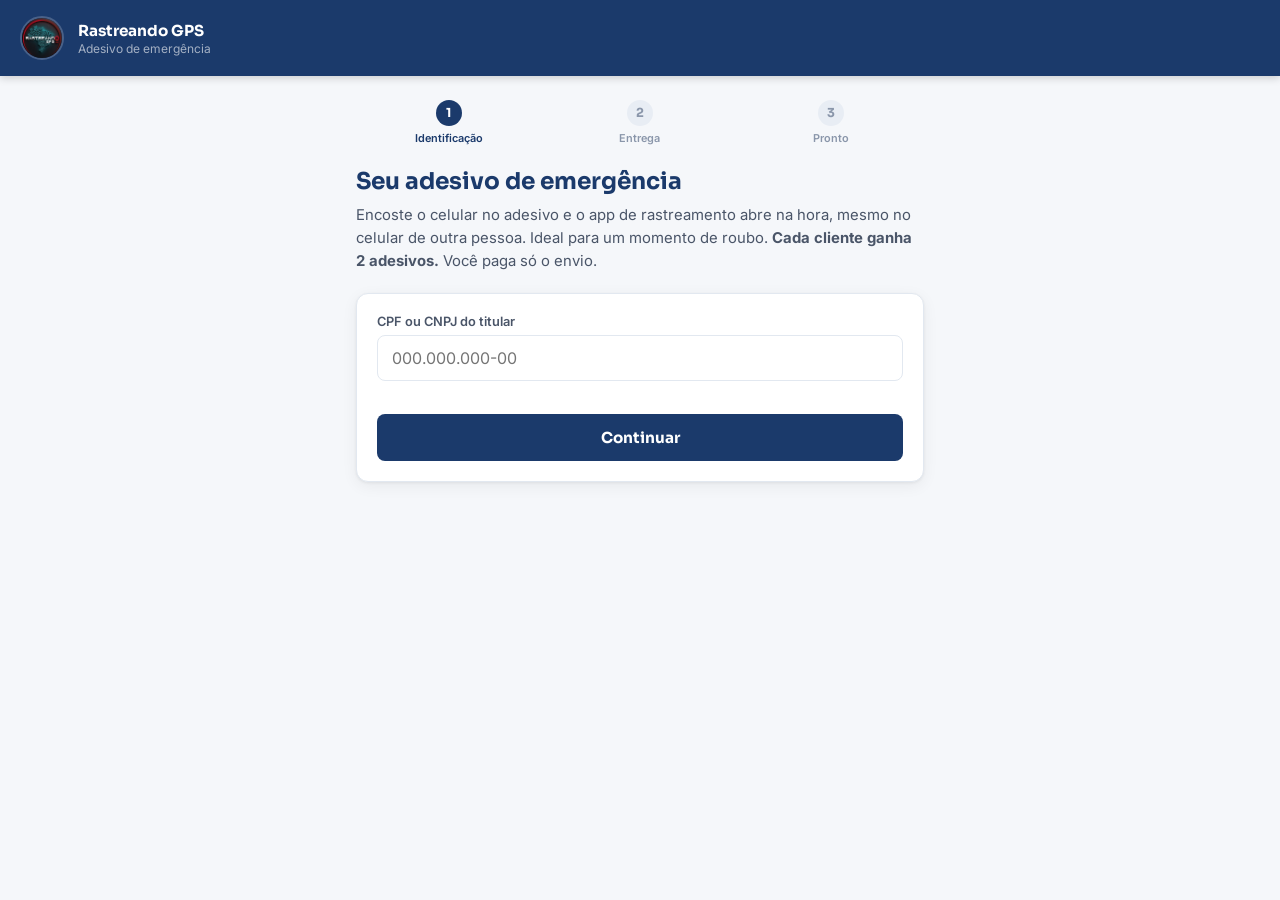
==== adesivo-emergencia.html @ c95a5e5c "Update print statement from 'Hello' to 'Goodbye'" ====
<!DOCTYPE html>
<html lang="pt-BR">
<head>
<meta charset="UTF-8">
<meta name="viewport" content="width=device-width, initial-scale=1, viewport-fit=cover">
<title>Rastreando GPS — Adesivo de emergência</title>
<meta name="description" content="Peça o seu adesivo de emergência (NFC) da Rastreando GPS.">
<meta name="theme-color" content="#1B3A6B">
<meta name="robots" content="noindex, nofollow">
<link rel="preconnect" href="https://fonts.googleapis.com">
<link rel="preconnect" href="https://fonts.gstatic.com" crossorigin>
<link href="https://fonts.googleapis.com/css2?family=Sora:wght@400;600;700;800&family=Inter:wght@400;500;600;700&display=swap" rel="stylesheet">
<style>
:root{
  --navy:#1B3A6B; --navy-light:#2451A0; --green:#00B37E; --green-dim:rgba(0,179,126,.12);
  --danger:#E03131; --danger-dim:rgba(224,49,49,.08); --amber:#E07B00; --amber-dim:rgba(224,123,0,.10);
  --bg:#F5F7FA; --surface:#FFFFFF; --border:#E2E8F0; --border-focus:#2451A0;
  --text:#1A2035; --text-2:#4A5568; --text-3:#8A96AA;
  --radius:12px; --radius-sm:8px;
  --shadow:0 1px 3px rgba(0,0,0,.06),0 4px 16px rgba(0,0,0,.06);
  --font-display:'Sora',system-ui,sans-serif; --font-body:'Inter',system-ui,sans-serif;
}
*,*::before,*::after{box-sizing:border-box;margin:0;padding:0}
body{font-family:var(--font-body);background:var(--bg);color:var(--text);min-height:100vh;-webkit-font-smoothing:antialiased;padding-bottom:env(safe-area-inset-bottom,0px)}
.header{background:var(--navy);padding:16px 20px;padding-top:calc(16px + env(safe-area-inset-top,0px));display:flex;align-items:center;gap:14px;position:sticky;top:0;z-index:10;box-shadow:0 2px 8px rgba(0,0,0,.18)}
.header-logo{width:44px;height:44px;border-radius:50%;overflow:hidden;flex-shrink:0;border:2px solid rgba(255,255,255,.2)}
.header-logo img{width:100%;height:100%;object-fit:cover}
.header-brand{font-family:var(--font-display);font-weight:700;font-size:.95rem;color:#fff}
.header-sub{font-size:.75rem;color:rgba(255,255,255,.6);margin-top:1px}
.stage{max-width:600px;margin:0 auto;padding:20px 16px 60px}

.passos{display:flex;gap:6px;margin:4px 0 22px}
.passo{flex:1;text-align:center;font-size:.68rem;color:var(--text-3);font-weight:600}
.passo .bola{width:26px;height:26px;border-radius:50%;margin:0 auto 5px;display:flex;align-items:center;justify-content:center;background:#E8EDF4;color:var(--text-3);font-family:var(--font-display);font-size:.78rem;font-weight:700}
.passo.atual{color:var(--navy)} .passo.atual .bola{background:var(--navy);color:#fff}
.passo.feito .bola{background:var(--green);color:#fff}

.tela{display:none} .tela.ativa{display:block}
h1{font-family:var(--font-display);font-size:1.45rem;line-height:1.25;color:var(--navy);margin-bottom:8px}
.lead{color:var(--text-2);font-size:.93rem;line-height:1.55;margin-bottom:20px}
.card{background:var(--surface);border:1px solid var(--border);border-radius:var(--radius);padding:20px;margin-bottom:16px;box-shadow:var(--shadow)}
.card-titulo{font-family:var(--font-display);font-weight:700;font-size:1rem;color:var(--navy);margin-bottom:14px}
.muted{color:var(--text-3);font-size:.8rem;line-height:1.45}
.field{margin-bottom:14px}
.field:last-child{margin-bottom:0}
.field label{display:block;font-size:.8rem;font-weight:600;color:var(--text-2);margin-bottom:6px}
.field label .opc{font-weight:400;color:var(--text-3)}
input[type=text],input[type=tel],input[type=date],select,textarea{width:100%;padding:12px 14px;border:1.5px solid var(--border);border-radius:var(--radius-sm);font-family:var(--font-body);font-size:1rem;color:var(--text);background:#fff;outline:none;transition:border-color .15s}
input:focus,select:focus,textarea:focus{border-color:var(--border-focus)}
input[readonly]{background:#F1F4F8;color:var(--text-2)}
input.invalido{border-color:var(--danger)}
textarea{resize:vertical;min-height:80px}
.linha{display:flex;gap:10px} .linha>.field{flex:1;min-width:0}
.w-num{flex:0 0 110px !important} .w-uf{flex:0 0 76px !important}

.btn{display:flex;align-items:center;justify-content:center;gap:8px;width:100%;padding:14px 18px;border:none;border-radius:var(--radius-sm);font-family:var(--font-display);font-size:.95rem;font-weight:700;cursor:pointer;transition:filter .15s,opacity .15s}
.btn:hover{filter:brightness(1.06)} .btn:disabled{opacity:.55;cursor:default}
.btn-pri{background:var(--navy);color:#fff}
.btn-ok{background:var(--green);color:#fff}
.btn-sec{background:#EEF3FB;color:var(--navy-light)}
.btn-link{background:none;border:none;color:var(--navy-light);font-weight:600;font-size:.85rem;cursor:pointer;padding:8px;text-decoration:underline}
.btn:focus-visible,.btn-link:focus-visible,.seg button:focus-visible{outline:3px solid rgba(36,81,160,.35);outline-offset:2px}
.spin{width:16px;height:16px;border:2px solid rgba(255,255,255,.4);border-top-color:#fff;border-radius:50%;animation:gira .7s linear infinite}
.btn-sec .spin{border-color:rgba(36,81,160,.25);border-top-color:var(--navy-light)}
@keyframes gira{to{transform:rotate(360deg)}}

.assin{display:flex;justify-content:space-between;align-items:flex-start;gap:12px;padding:12px 0;border-top:1px solid var(--border)}
.assin:first-of-type{border-top:none;padding-top:0}
.assin-desc{font-size:.85rem;color:var(--text-2);line-height:1.4}
.assin-valor{font-family:var(--font-display);font-weight:700;white-space:nowrap}

.aviso{border-radius:var(--radius);padding:16px;margin-bottom:16px;font-size:.9rem;line-height:1.5}
.aviso b{display:block;font-family:var(--font-display);margin-bottom:3px}
.aviso.ambar{background:var(--amber-dim);color:#8A4B00;border:1px solid rgba(224,123,0,.25)}
.aviso.verde{background:var(--green-dim);color:#006B4B;border:1px solid rgba(0,179,126,.25)}
.aviso.azul{background:#EEF3FB;color:var(--navy);border:1px solid #D4DFF1}

.fatura{border:1.5px solid rgba(224,123,0,.35);border-radius:var(--radius);padding:16px;margin-bottom:12px;background:#fff}
.fatura-topo{display:flex;justify-content:space-between;align-items:center;gap:10px;margin-bottom:12px}
.fatura-valor{font-family:var(--font-display);font-size:1.35rem;font-weight:800;color:var(--text)}
.tag{display:inline-block;font-size:.72rem;font-weight:700;padding:3px 9px;border-radius:99px}
.tag.venc{background:var(--danger-dim);color:var(--danger)}
.tag.prox{background:var(--amber-dim);color:#A35A00}
.pix{margin-top:14px;text-align:center}
.pix img{width:220px;max-width:100%;height:auto;border:1px solid var(--border);border-radius:var(--radius-sm);padding:6px;background:#fff}
.pix textarea{margin-top:10px;font-size:.78rem;min-height:74px;color:var(--text-2);word-break:break-all}
.pix .btn{margin-top:8px}
.futura{display:flex;justify-content:space-between;font-size:.88rem;padding:8px 0;border-top:1px dashed var(--border);color:var(--text-2)}
.futura:first-of-type{border-top:none}

.seg{display:flex;gap:8px}
.seg button{flex:1;padding:12px 10px;border:1.5px solid var(--border);border-radius:var(--radius-sm);background:#fff;font-family:var(--font-body);font-size:.9rem;font-weight:600;color:var(--text-2);cursor:pointer}
.seg button.ativo{border-color:var(--navy);background:var(--navy);color:#fff}
.seg button:disabled{opacity:.4;cursor:not-allowed}
.veic{display:flex;gap:8px;align-items:flex-end;margin-bottom:10px}
.veic .field{margin-bottom:0}
.veic .f-mod{flex:1.6} .veic .f-pla{flex:1}
.veic .rm{flex:0 0 42px;height:46px;border:1.5px solid var(--border);border-radius:var(--radius-sm);background:#fff;color:var(--danger);font-size:1.1rem;cursor:pointer}
.status-cep{font-size:.75rem;color:var(--text-3);margin-top:5px;min-height:1em}
.status-cep.erro,.erro-txt{color:var(--danger)}
.erro-txt{font-size:.8rem;margin-top:6px;min-height:1em}
.termo{display:flex;gap:12px;align-items:flex-start;font-size:.88rem;line-height:1.5;color:var(--text-2);cursor:pointer}
.termo input{width:20px;height:20px;margin-top:2px;flex-shrink:0;accent-color:var(--navy)}

.protocolo{font-family:var(--font-display);font-size:1.25rem;font-weight:800;letter-spacing:.04em;color:var(--navy);background:#EEF3FB;border-radius:var(--radius-sm);padding:12px;text-align:center;margin:8px 0 16px}
.resumo-linha{display:flex;gap:10px;padding:9px 0;border-top:1px solid var(--border);font-size:.9rem}
.resumo-linha:first-of-type{border-top:none}
.resumo-linha span:first-child{color:var(--text-3);flex:0 0 88px}
.check-grande{width:64px;height:64px;border-radius:50%;background:var(--green);color:#fff;display:flex;align-items:center;justify-content:center;margin:10px auto 16px}

#toast{position:fixed;left:50%;bottom:calc(20px + env(safe-area-inset-bottom,0px));transform:translateX(-50%) translateY(120px);max-width:calc(100% - 32px);width:max-content;background:var(--text);color:#fff;padding:12px 18px;border-radius:10px;font-size:.88rem;line-height:1.4;box-shadow:0 8px 24px rgba(0,0,0,.2);transition:transform .25s;z-index:50}
#toast.mostrar{transform:translateX(-50%) translateY(0)}
#toast.erro{background:var(--danger)} #toast.ok{background:#008F64} #toast.aviso{background:#A35A00}
@media (prefers-reduced-motion:reduce){*{transition:none !important;animation:none !important}}
</style>
<style>
/* 17/10/2026: pedido do adesivo de emergência (NFC) — 2 por cliente, grátis; o frete é combinado pelo WhatsApp */
.brinde{display:flex;gap:14px;align-items:center}
.brinde .ic{flex:none;width:52px;height:52px;border-radius:14px;background:#EEF3FB;color:var(--navy);display:flex;align-items:center;justify-content:center}
.brinde .ic svg{width:28px;height:28px;fill:none;stroke:currentColor;stroke-width:1.8;stroke-linecap:round;stroke-linejoin:round}
.brinde b{font-family:var(--font-display);font-size:1rem;color:var(--navy)}
.brinde p{font-size:.86rem;color:var(--text-2);line-height:1.45;margin-top:2px}
.ped{display:flex;justify-content:space-between;gap:10px;padding:10px 0;border-top:1px solid var(--border);font-size:.88rem}
.ped:first-of-type{border-top:none;padding-top:0}
.ped .st{font-size:.75rem;font-weight:700;padding:3px 10px;border-radius:99px;background:#EEF3FB;color:var(--navy);white-space:nowrap;align-self:flex-start}
.ped .st.enviado,.ped .st.entregue{background:var(--green-dim);color:#006B4B}
.btn-wpp{background:#25D366;color:#fff;text-decoration:none}
.btn-wpp svg{width:20px;height:20px;fill:currentColor}
</style>
</head>
<body>

<header class="header">
  <div class="header-logo"><img src="[data-uri]" alt="Rastreando GPS"></div>
  <div>
    <div class="header-brand">Rastreando GPS</div>
    <div class="header-sub">Adesivo de emergência</div>
  </div>
</header>

<main class="stage">
  <div class="passos" aria-hidden="true">
    <div class="passo" data-p="1"><div class="bola">1</div>Identificação</div>
    <div class="passo" data-p="2"><div class="bola">2</div>Entrega</div>
    <div class="passo" data-p="3"><div class="bola">3</div>Pronto</div>
  </div>

  <!-- 1. CPF -->
  <section id="tela-cpf" class="tela ativa">
    <h1>Seu adesivo de emergência</h1>
    <p class="lead">Encoste o celular no adesivo e o app de rastreamento abre na hora, mesmo no celular de outra pessoa. Ideal para um momento de roubo. <b>Cada cliente ganha 2 adesivos.</b> Você paga só o envio.</p>
    <div class="card">
      <form id="form-cpf" novalidate>
        <div class="field">
          <label for="cpf">CPF ou CNPJ do titular</label>
          <input type="tel" id="cpf" inputmode="numeric" autocomplete="off" placeholder="000.000.000-00" maxlength="18">
          <div class="erro-txt" id="cpf-erro"></div>
        </div>
        <button type="submit" class="btn btn-pri" id="btn-cpf">Continuar</button>
      </form>
    </div>
  </section>

  <!-- 1b. BOLETO VENCIDO -->
  <section id="tela-vencido" class="tela">
    <h1 id="venc-ola">Olá</h1>
    <div class="aviso ambar"><b>Há um boleto vencido no seu cadastro</b><span id="venc-txt">Para pedir o seu adesivo, regularize primeiro. É rápido: dá para pagar tudo em um só PIX.</span></div>
    <a class="btn btn-ok" href="https://app.rastreandogpsbr.com.br/regularizar.html" style="text-decoration:none">Regularizar agora</a>
    <p class="muted" style="text-align:center;margin-top:12px">Depois de pago, volte aqui e peça o seu adesivo.</p>
    <button type="button" class="btn-link" data-recomecar style="display:block;margin:10px auto 0">Consultar outro CPF</button>
  </section>

  <!-- 2. ENTREGA -->
  <section id="tela-entrega" class="tela">
    <h1 id="ola">Olá</h1>
    <div class="card"><div class="brinde"><div class="ic"><svg viewBox="0 0 24 24"><rect x="4" y="3" width="16" height="18" rx="3"/><path d="M9 9a4 4 0 0 1 0 6M12 7a7 7 0 0 1 0 10"/></svg></div>
      <div><b>Adesivo de emergência (NFC)</b><p id="brinde-txt">Grátis para clientes. Você paga só o envio, combinado pelo WhatsApp depois do pedido.</p></div></div></div>
    <div class="card" id="card-pedidos" hidden><div class="card-titulo">Seus pedidos</div><div id="lista-pedidos"></div></div>
    <div class="card" id="card-form">
      <div class="card-titulo">Quantos adesivos?</div>
      <div class="seg" id="seg-qtd"><button type="button" data-q="1">1 adesivo</button><button type="button" data-q="2" class="ativo">2 adesivos</button></div>
      <div class="card-titulo" style="margin-top:20px">Endereço de entrega</div>
      <div class="linha">
        <div class="field"><label for="cep">CEP</label><input type="tel" id="cep" inputmode="numeric" autocomplete="postal-code" placeholder="00000-000" maxlength="9"><div class="status-cep" id="cep-st"></div></div>
        <div class="field w-uf"><label for="uf">UF</label><input type="text" id="uf" maxlength="2" autocomplete="address-level1"></div>
      </div>
      <div class="field"><label for="rua">Rua</label><input type="text" id="rua" maxlength="120" autocomplete="address-line1"></div>
      <div class="linha">
        <div class="field w-num"><label for="numero">Número</label><input type="text" id="numero" maxlength="20" autocomplete="off"></div>
        <div class="field"><label for="comp">Complemento <span class="opc">(opcional)</span></label><input type="text" id="comp" maxlength="80" autocomplete="address-line2"></div>
      </div>
      <div class="linha">
        <div class="field"><label for="bairro">Bairro</label><input type="text" id="bairro" maxlength="80"></div>
        <div class="field"><label for="cidade">Cidade</label><input type="text" id="cidade" maxlength="80" autocomplete="address-level2"></div>
      </div>
      <div class="field"><label for="recebe">Quem vai receber</label><input type="text" id="recebe" maxlength="80" autocomplete="name"></div>
      <div class="field"><label for="wpp">WhatsApp para combinar o envio</label><input type="tel" id="wpp" inputmode="numeric" maxlength="16" placeholder="(21) 99999-9999" autocomplete="tel"></div>
      <div class="erro-txt" id="form-erro"></div>
      <button type="button" class="btn btn-ok" id="btn-pedir" style="margin-top:6px">Pedir meus adesivos</button>
    </div>
    <button type="button" class="btn-link" data-recomecar style="display:block;margin:10px auto 0">Consultar outro CPF</button>
  </section>

  <!-- 3. PRONTO -->
  <section id="tela-ok" class="tela">
    <div class="check-grande"><svg width="34" height="34" viewBox="0 0 24 24" fill="none" stroke="currentColor" stroke-width="3" stroke-linecap="round" stroke-linejoin="round"><path d="M5 12.5l4.5 4.5L19 7.5"/></svg></div>
    <h1 style="text-align:center">Pedido recebido!</h1>
    <p class="lead" style="text-align:center" id="ok-txt">Agora é só combinar o envio com a gente pelo WhatsApp.</p>
    <div class="protocolo" id="ok-prot"></div>
    <a class="btn btn-wpp" id="ok-wpp" target="_blank" rel="noopener"><svg viewBox="0 0 24 24"><path d="M12 2a10 10 0 0 0-8.6 15.1L2 22l5-1.3A10 10 0 1 0 12 2zm0 18.2a8.2 8.2 0 0 1-4.2-1.2l-.3-.2-3 .8.8-2.9-.2-.3A8.2 8.2 0 1 1 12 20.2zm4.5-6.1c-.2-.1-1.5-.7-1.7-.8s-.4-.1-.6.1-.7.8-.8 1-.3.2-.5.1a6.7 6.7 0 0 1-3.3-2.9c-.2-.4.2-.4.7-1.3.1-.2 0-.3 0-.4l-.8-1.8c-.2-.5-.4-.4-.6-.4h-.5a1 1 0 0 0-.7.3 3 3 0 0 0-.9 2.2 5.2 5.2 0 0 0 1.1 2.7 11.8 11.8 0 0 0 4.5 4c1.7.7 2.3.8 3.2.6a2.7 2.7 0 0 0 1.8-1.2 2.2 2.2 0 0 0 .1-1.2c0-.1-.2-.2-.4-.3z"/></svg>Combinar o envio pelo WhatsApp</a>
    <button type="button" class="btn-link" data-recomecar style="display:block;margin:14px auto 0">Voltar ao início</button>
  </section>
</main>
<div id="toast" role="status" aria-live="polite"></div>

<script>
(function () {
  'use strict';
  var URL_FN = 'https://southamerica-east1-rastreando-assinaturas.cloudfunctions.net/pedidosNfc';
  var WPP = '5521980886087'; /* atendimento da Rastreando GPS */
  var S = { sessao: null, r: null, qtd: 2 };
  var $ = function (id) { return document.getElementById(id); };
  function esc(s) { return String(s == null ? '' : s).replace(/[&<>"']/g, function (c) { return { '&': '&amp;', '<': '&lt;', '>': '&gt;', '"': '&quot;', "'": '&#39;' }[c]; }); }
  function soDig(s) { return String(s || '').replace(/\D/g, ''); }
  var _t;
  function toast(msg, tipo) { var t = $('toast'); t.textContent = msg; t.className = 'mostrar ' + (tipo || ''); clearTimeout(_t); _t = setTimeout(function () { t.className = ''; }, 5200); }
  function mostrar(tela, passo) {
    ['tela-cpf', 'tela-vencido', 'tela-entrega', 'tela-ok'].forEach(function (id) { $(id).classList.toggle('ativa', id === tela); });
    document.querySelectorAll('.passo').forEach(function (el) { var p = +el.dataset.p; el.classList.toggle('atual', p === passo); el.classList.toggle('feito', p < passo); });
    window.scrollTo(0, 0);
  }
  function carregando(btn, sim, texto) {
    if (sim) { btn.dataset.txt = btn.innerHTML; btn.disabled = true; btn.innerHTML = '<span class="spin"></span>' + esc(texto || 'Aguarde...'); }
    else { btn.disabled = false; if (btn.dataset.txt) btn.innerHTML = btn.dataset.txt; }
  }
  async function chamar(acao, dados) {
    var corpo = { acao: acao }, r, j = {};
    for (var k in dados) corpo[k] = dados[k];
    try { r = await fetch(URL_FN, { method: 'POST', headers: { 'Content-Type': 'application/json' }, body: JSON.stringify({ data: corpo }) }); }
    catch (e) { throw { message: 'Sem conexão. Verifique sua internet e tente de novo.' }; }
    try { j = await r.json(); } catch (e) { j = {}; }
    if (!r.ok || j.error) {
      var msg = j.error && j.error.message, st = j.error && j.error.status;
      if (!msg || st === 'INTERNAL') msg = 'Não foi possível concluir agora. Tente novamente em instantes.';
      throw { message: msg, status: st };
    }
    return j.result;
  }
  function cpfValido(c) { if (!/^\d{11}$/.test(c) || /^(\d)\1+$/.test(c)) return false;
    function dv(n) { var s = 0; for (var i = 0; i < n; i++) s += Number(c[i]) * (n + 1 - i); var r = (s * 10) % 11; return r === 10 ? 0 : r; }
    return dv(9) === Number(c[9]) && dv(10) === Number(c[10]); }
  function cnpjValido(c) { if (!/^\d{14}$/.test(c) || /^(\d)\1+$/.test(c)) return false;
    function calc(n) { var p = n === 12 ? [5,4,3,2,9,8,7,6,5,4,3,2] : [6,5,4,3,2,9,8,7,6,5,4,3,2]; var s = 0; for (var i = 0; i < n; i++) s += Number(c[i]) * p[i]; var r = s % 11; return r < 2 ? 0 : 11 - r; }
    return calc(12) === Number(c[12]) && calc(13) === Number(c[13]); }
  function recomecar() { S = { sessao: null, r: null, qtd: 2 }; $('cpf').value = ''; $('cpf-erro').textContent = ''; mostrar('tela-cpf', 1); }
  document.querySelectorAll('[data-recomecar]').forEach(function (b) { b.addEventListener('click', recomecar); });

  $('cpf').addEventListener('input', function () {
    var d = soDig(this.value).slice(0, 14);
    this.value = d.length <= 11 ? d.replace(/(\d{3})(\d)/, '$1.$2').replace(/(\d{3})(\d)/, '$1.$2').replace(/(\d{3})(\d{1,2})$/, '$1-$2')
      : d.replace(/^(\d{2})(\d)/, '$1.$2').replace(/^(\d{2})\.(\d{3})(\d)/, '$1.$2.$3').replace(/\.(\d{3})(\d)/, '.$1/$2').replace(/(\d{4})(\d)/, '$1-$2');
    this.classList.remove('invalido'); $('cpf-erro').textContent = '';
  });
  $('form-cpf').addEventListener('submit', async function (ev) {
    ev.preventDefault();
    var d = soDig($('cpf').value);
    var ok = d.length === 11 ? cpfValido(d) : d.length === 14 ? cnpjValido(d) : false;
    if (!ok) { $('cpf').classList.add('invalido'); $('cpf-erro').textContent = 'CPF ou CNPJ inválido. Confira os números.'; return; }
    var btn = $('btn-cpf'); carregando(btn, true, 'Consultando...');
    try {
      var r = await chamar('nfcConsultar', { cpf: d });
      S.r = r; S.sessao = r.sessao || null;
      if (r.vencido) {
        $('venc-ola').textContent = 'Olá, ' + (r.nome || 'cliente');
        $('venc-txt').textContent = 'Para pedir o seu adesivo, regularize primeiro' + (r.qtdVencidos > 1 ? ' (' + r.qtdVencidos + ' boletos vencidos)' : '') + '. É rápido: dá para pagar tudo em um só PIX.';
        mostrar('tela-vencido', 1); return;
      }
      montarEntrega(); mostrar('tela-entrega', 2);
    } catch (e) { $('cpf-erro').textContent = e.message || 'Não foi possível consultar.'; }
    finally { carregando(btn, false); }
  });

  var NOME_ST = { novo: 'Recebido', frete: 'Frete combinado', enviado: 'Enviado', entregue: 'Entregue', cancelado: 'Cancelado' };
  function montarEntrega() {
    var r = S.r;
    $('ola').textContent = 'Olá, ' + (r.nome || 'cliente');
    var peds = r.pedidos || [];
    $('card-pedidos').hidden = !peds.length;
    $('lista-pedidos').innerHTML = peds.map(function (p) {
      var dt = p.em ? new Date(p.em).toLocaleDateString('pt-BR') : '';
      return '<div class="ped"><div><b>' + esc(p.protocolo) + '</b><div class="muted">' + p.qtd + (p.qtd === 1 ? ' adesivo' : ' adesivos') + (dt ? ' · ' + dt : '') + (p.rastreio ? ' · rastreio ' + esc(p.rastreio) : '') + '</div></div>' +
        '<span class="st ' + esc(p.status) + '">' + esc(NOME_ST[p.status] || p.status) + '</span></div>';
    }).join('');
    if (!r.restante) {
      $('card-form').hidden = true;
      $('brinde-txt').textContent = 'Você já pediu os seus 2 adesivos. Acompanhe a situação abaixo. Dúvidas? Fale com a gente pelo WhatsApp.';
      return;
    }
    $('card-form').hidden = false;
    $('brinde-txt').textContent = r.restante === 1 && peds.length ? 'Você ainda pode pedir 1 adesivo. Grátis: você paga só o envio, combinado pelo WhatsApp.' : 'Grátis para clientes: até 2 adesivos. Você paga só o envio, combinado pelo WhatsApp depois do pedido.';
    S.qtd = Math.min(2, r.restante);
    var b2 = document.querySelector('#seg-qtd [data-q="2"]'); b2.disabled = r.restante < 2;
    pintarQtd();
  }
  function pintarQtd() { document.querySelectorAll('#seg-qtd button').forEach(function (b) { b.classList.toggle('ativo', +b.dataset.q === S.qtd); }); }
  $('seg-qtd').addEventListener('click', function (ev) { var b = ev.target.closest('button'); if (!b || b.disabled) return; S.qtd = +b.dataset.q; pintarQtd(); });

  $('cep').addEventListener('input', async function () {
    var d = soDig(this.value).slice(0, 8); this.value = d.length > 5 ? d.slice(0, 5) + '-' + d.slice(5) : d;
    if (d.length !== 8) { $('cep-st').textContent = ''; return; }
    $('cep-st').className = 'status-cep'; $('cep-st').textContent = 'Buscando o endereço...';
    try {
      var r = await fetch('https://viacep.com.br/ws/' + d + '/json/'); var j = await r.json();
      if (j.erro) throw 0;
      if (j.logradouro) $('rua').value = j.logradouro; if (j.bairro) $('bairro').value = j.bairro;
      $('cidade').value = j.localidade || ''; $('uf').value = j.uf || '';
      $('cep-st').textContent = 'Endereço encontrado. Confira e informe o número.'; $('numero').focus();
    } catch (e) { $('cep-st').className = 'status-cep erro'; $('cep-st').textContent = 'Não achei este CEP. Preencha o endereço à mão.'; }
  });
  $('wpp').addEventListener('input', function () {
    var d = soDig(this.value).slice(0, 11);
    this.value = d.length > 10 ? '(' + d.slice(0, 2) + ') ' + d.slice(2, 7) + '-' + d.slice(7) : d.length > 6 ? '(' + d.slice(0, 2) + ') ' + d.slice(2, 6) + '-' + d.slice(6) : d.length > 2 ? '(' + d.slice(0, 2) + ') ' + d.slice(2) : d;
  });

  $('btn-pedir').addEventListener('click', async function () {
    var e = { cep: soDig($('cep').value), rua: $('rua').value.trim(), numero: $('numero').value.trim(), complemento: $('comp').value.trim(), bairro: $('bairro').value.trim(), cidade: $('cidade').value.trim(), uf: $('uf').value.trim().toUpperCase() };
    var recebe = $('recebe').value.trim(), wpp = soDig($('wpp').value), erro = '';
    if (e.cep.length !== 8) erro = 'Informe o CEP.';
    else if (e.rua.length < 3 || !e.numero || e.bairro.length < 2 || e.cidade.length < 2 || !/^[A-Z]{2}$/.test(e.uf)) erro = 'Preencha rua, número, bairro, cidade e UF.';
    else if (recebe.length < 3) erro = 'Informe o nome de quem vai receber.';
    else if (!(wpp.length === 10 || wpp.length === 11)) erro = 'Informe um WhatsApp com DDD.';
    $('form-erro').textContent = erro; if (erro) return;
    var btn = this; carregando(btn, true, 'Enviando pedido...');
    try {
      var r = await chamar('nfcPedir', { sessao: S.sessao, qtd: S.qtd, endereco: e, recebe: recebe, whatsapp: wpp });
      $('ok-prot').textContent = r.protocolo;
      $('ok-txt').textContent = 'Recebemos o seu pedido de ' + r.qtd + (r.qtd === 1 ? ' adesivo' : ' adesivos') + '. Agora é só combinar o envio com a gente pelo WhatsApp.';
      var msg = 'Olá! Fiz o pedido do adesivo de emergência (' + r.protocolo + ', ' + r.qtd + (r.qtd === 1 ? ' adesivo' : ' adesivos') + ') e quero combinar o envio para ' + e.cidade + '/' + e.uf + '.';
      $('ok-wpp').href = 'https://wa.me/' + WPP + '?text=' + encodeURIComponent(msg);
      mostrar('tela-ok', 3);
    } catch (er) {
      $('form-erro').textContent = er.message || 'Não foi possível enviar.';
      if (/Sessão expirada|Sessão inválida/.test(er.message || '')) setTimeout(recomecar, 2500);
    } finally { carregando(btn, false); }
  });
  mostrar('tela-cpf', 1);
})();
</script>
</body>
</html>
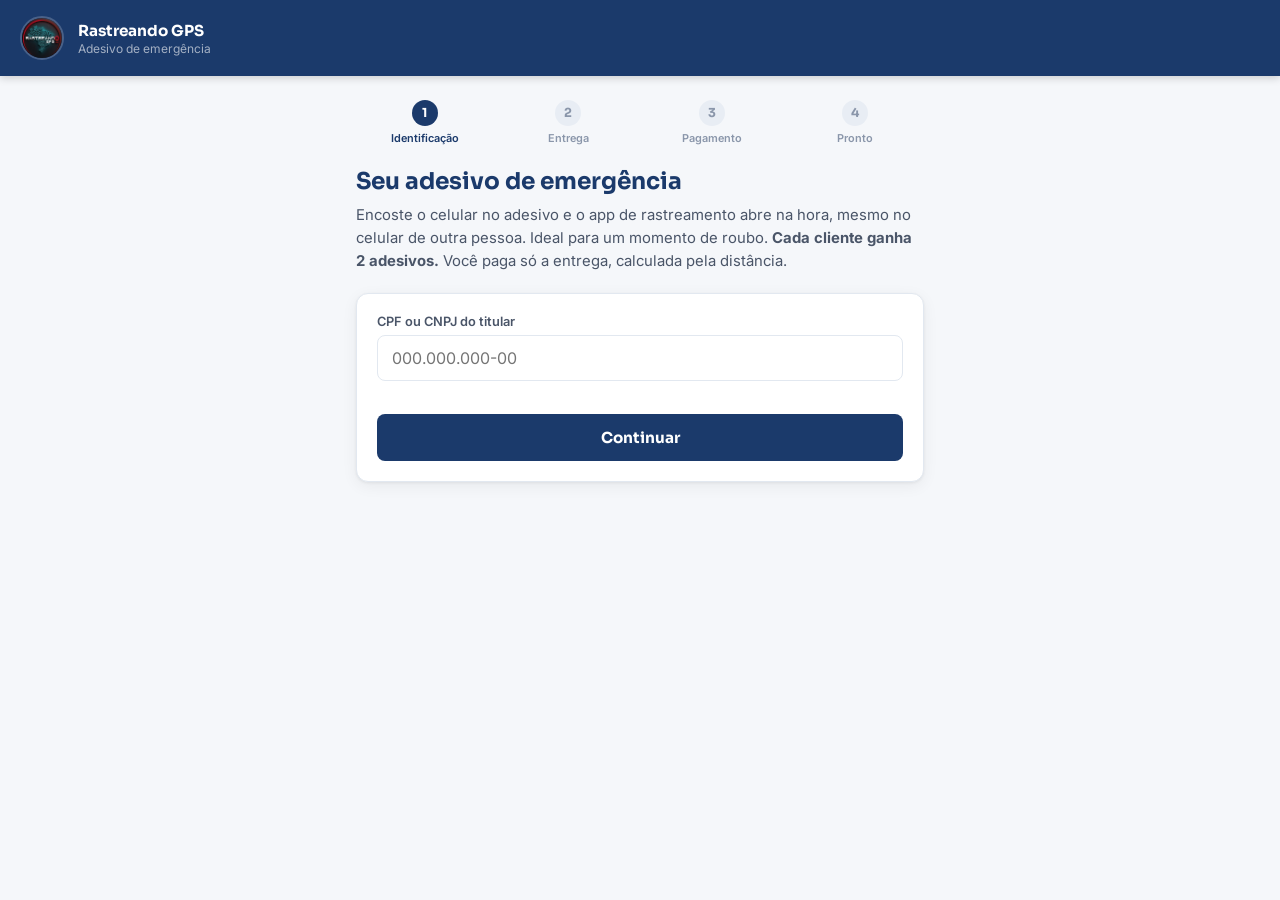
==== commit 1547b3c6: "Revise delivery conditions and add PIX payment option Updated delivery details and added PIX payment" ====
--- a/adesivo-emergencia.html
+++ b/adesivo-emergencia.html
@@ -114,7 +114,7 @@
 @media (prefers-reduced-motion:reduce){*{transition:none !important;animation:none !important}}
 </style>
 <style>
-/* 17/10/2026: pedido do adesivo de emergência (NFC) — 2 por cliente, grátis; o frete é combinado pelo WhatsApp */
+/* 17/10/2026: pedido do adesivo de emergência (NFC) — 2 por cliente, grátis; entrega calculada pela distância e paga por PIX (17/10, 09h) */
 .brinde{display:flex;gap:14px;align-items:center}
 .brinde .ic{flex:none;width:52px;height:52px;border-radius:14px;background:#EEF3FB;color:var(--navy);display:flex;align-items:center;justify-content:center}
 .brinde .ic svg{width:28px;height:28px;fill:none;stroke:currentColor;stroke-width:1.8;stroke-linecap:round;stroke-linejoin:round}
@@ -126,6 +126,13 @@
 .ped .st.enviado,.ped .st.entregue{background:var(--green-dim);color:#006B4B}
 .btn-wpp{background:#25D366;color:#fff;text-decoration:none}
 .btn-wpp svg{width:20px;height:20px;fill:currentColor}
+.frete-val{font-family:var(--font-display);font-size:1.9rem;font-weight:800;color:var(--navy);text-align:center;margin:4px 0}
+.frete-det{text-align:center;font-size:.84rem;color:var(--text-3);line-height:1.5}
+.pixbox{text-align:center}
+.pixbox img{width:220px;max-width:100%;border:1px solid var(--border);border-radius:var(--radius-sm);padding:6px;background:#fff;margin:6px auto 10px;display:block}
+.pixbox textarea{font-size:.78rem;min-height:74px;color:var(--text-2);word-break:break-all;margin-bottom:8px}
+.aguarda{display:flex;align-items:center;justify-content:center;gap:8px;font-size:.85rem;color:var(--text-3);margin-top:12px}
+.aguarda .spin{border-color:rgba(36,81,160,.25);border-top-color:var(--navy-light)}
 </style>
 </head>
 <body>
@@ -142,13 +149,14 @@
   <div class="passos" aria-hidden="true">
     <div class="passo" data-p="1"><div class="bola">1</div>Identificação</div>
     <div class="passo" data-p="2"><div class="bola">2</div>Entrega</div>
-    <div class="passo" data-p="3"><div class="bola">3</div>Pronto</div>
+    <div class="passo" data-p="3"><div class="bola">3</div>Pagamento</div>
+    <div class="passo" data-p="4"><div class="bola">4</div>Pronto</div>
   </div>
 
   <!-- 1. CPF -->
   <section id="tela-cpf" class="tela ativa">
     <h1>Seu adesivo de emergência</h1>
-    <p class="lead">Encoste o celular no adesivo e o app de rastreamento abre na hora, mesmo no celular de outra pessoa. Ideal para um momento de roubo. <b>Cada cliente ganha 2 adesivos.</b> Você paga só o envio.</p>
+    <p class="lead">Encoste o celular no adesivo e o app de rastreamento abre na hora, mesmo no celular de outra pessoa. Ideal para um momento de roubo. <b>Cada cliente ganha 2 adesivos.</b> Você paga só a entrega, calculada pela distância.</p>
     <div class="card">
       <form id="form-cpf" novalidate>
         <div class="field">
@@ -174,7 +182,7 @@
   <section id="tela-entrega" class="tela">
     <h1 id="ola">Olá</h1>
     <div class="card"><div class="brinde"><div class="ic"><svg viewBox="0 0 24 24"><rect x="4" y="3" width="16" height="18" rx="3"/><path d="M9 9a4 4 0 0 1 0 6M12 7a7 7 0 0 1 0 10"/></svg></div>
-      <div><b>Adesivo de emergência (NFC)</b><p id="brinde-txt">Grátis para clientes. Você paga só o envio, combinado pelo WhatsApp depois do pedido.</p></div></div></div>
+      <div><b>Adesivo de emergência (NFC)</b><p id="brinde-txt">Grátis para clientes. Você paga só a entrega, calculada pela distância até o seu endereço.</p></div></div></div>
     <div class="card" id="card-pedidos" hidden><div class="card-titulo">Seus pedidos</div><div id="lista-pedidos"></div></div>
     <div class="card" id="card-form">
       <div class="card-titulo">Quantos adesivos?</div>
@@ -194,14 +202,32 @@
         <div class="field"><label for="cidade">Cidade</label><input type="text" id="cidade" maxlength="80" autocomplete="address-level2"></div>
       </div>
       <div class="field"><label for="recebe">Quem vai receber</label><input type="text" id="recebe" maxlength="80" autocomplete="name"></div>
-      <div class="field"><label for="wpp">WhatsApp para combinar o envio</label><input type="tel" id="wpp" inputmode="numeric" maxlength="16" placeholder="(21) 99999-9999" autocomplete="tel"></div>
+      <div class="field"><label for="wpp">WhatsApp de quem recebe</label><input type="tel" id="wpp" inputmode="numeric" maxlength="16" placeholder="(21) 99999-9999" autocomplete="tel"></div>
       <div class="erro-txt" id="form-erro"></div>
-      <button type="button" class="btn btn-ok" id="btn-pedir" style="margin-top:6px">Pedir meus adesivos</button>
+      <button type="button" class="btn btn-pri" id="btn-frete" style="margin-top:6px">Calcular a entrega</button>
+    </div>
+    <div class="card" id="card-frete" hidden>
+      <div class="card-titulo">Entrega</div>
+      <div id="frete-corpo"></div>
     </div>
     <button type="button" class="btn-link" data-recomecar style="display:block;margin:10px auto 0">Consultar outro CPF</button>
   </section>
 
-  <!-- 3. PRONTO -->
+  <!-- 3. PIX -->
+  <section id="tela-pix" class="tela">
+    <h1>Pague a entrega com PIX</h1>
+    <p class="lead">Escaneie o QR Code ou use o PIX copia e cola no app do seu banco. Assim que o pagamento cair, o seu pedido segue para a entrega.</p>
+    <div class="card pixbox">
+      <div class="muted">Valor da entrega</div>
+      <div class="frete-val" id="pix-valor"></div>
+      <div id="pix-box"></div>
+      <div class="aguarda" id="pix-aguarda"><span class="spin"></span>Aguardando o pagamento...</div>
+    </div>
+    <button type="button" class="btn btn-ok" id="btn-ja-paguei">Já paguei</button>
+    <p class="muted" style="text-align:center;margin-top:10px">O PIX vale até amanhã. Se não for pago, o pedido é cancelado sozinho.</p>
+  </section>
+
+  <!-- 4. PRONTO -->
   <section id="tela-ok" class="tela">
     <div class="check-grande"><svg width="34" height="34" viewBox="0 0 24 24" fill="none" stroke="currentColor" stroke-width="3" stroke-linecap="round" stroke-linejoin="round"><path d="M5 12.5l4.5 4.5L19 7.5"/></svg></div>
     <h1 style="text-align:center">Pedido recebido!</h1>
@@ -225,7 +251,7 @@
   var _t;
   function toast(msg, tipo) { var t = $('toast'); t.textContent = msg; t.className = 'mostrar ' + (tipo || ''); clearTimeout(_t); _t = setTimeout(function () { t.className = ''; }, 5200); }
   function mostrar(tela, passo) {
-    ['tela-cpf', 'tela-vencido', 'tela-entrega', 'tela-ok'].forEach(function (id) { $(id).classList.toggle('ativa', id === tela); });
+    ['tela-cpf', 'tela-vencido', 'tela-entrega', 'tela-pix', 'tela-ok'].forEach(function (id) { $(id).classList.toggle('ativa', id === tela); });
     document.querySelectorAll('.passo').forEach(function (el) { var p = +el.dataset.p; el.classList.toggle('atual', p === passo); el.classList.toggle('feito', p < passo); });
     window.scrollTo(0, 0);
   }
@@ -252,7 +278,7 @@
   function cnpjValido(c) { if (!/^\d{14}$/.test(c) || /^(\d)\1+$/.test(c)) return false;
     function calc(n) { var p = n === 12 ? [5,4,3,2,9,8,7,6,5,4,3,2] : [6,5,4,3,2,9,8,7,6,5,4,3,2]; var s = 0; for (var i = 0; i < n; i++) s += Number(c[i]) * p[i]; var r = s % 11; return r < 2 ? 0 : 11 - r; }
     return calc(12) === Number(c[12]) && calc(13) === Number(c[13]); }
-  function recomecar() { S = { sessao: null, r: null, qtd: 2 }; $('cpf').value = ''; $('cpf-erro').textContent = ''; mostrar('tela-cpf', 1); }
+  function recomecar() { pixParar(); S = { sessao: null, r: null, qtd: 2 }; $('card-frete').hidden = true; $('cpf').value = ''; $('cpf-erro').textContent = ''; mostrar('tela-cpf', 1); }
   document.querySelectorAll('[data-recomecar]').forEach(function (b) { b.addEventListener('click', recomecar); });
 
   $('cpf').addEventListener('input', function () {
@@ -280,7 +306,7 @@
     finally { carregando(btn, false); }
   });
 
-  var NOME_ST = { novo: 'Recebido', frete: 'Frete combinado', enviado: 'Enviado', entregue: 'Entregue', cancelado: 'Cancelado' };
+  var NOME_ST = { aguardando: 'Aguardando PIX', novo: 'Pago · aguardando entrega', frete: 'Frete combinado', enviado: 'Enviado', entregue: 'Entregue', cancelado: 'Cancelado' };
   function montarEntrega() {
     var r = S.r;
     $('ola').textContent = 'Olá, ' + (r.nome || 'cliente');
@@ -297,7 +323,7 @@
       return;
     }
     $('card-form').hidden = false;
-    $('brinde-txt').textContent = r.restante === 1 && peds.length ? 'Você ainda pode pedir 1 adesivo. Grátis: você paga só o envio, combinado pelo WhatsApp.' : 'Grátis para clientes: até 2 adesivos. Você paga só o envio, combinado pelo WhatsApp depois do pedido.';
+    $('brinde-txt').textContent = r.restante === 1 && peds.length ? 'Você ainda pode pedir 1 adesivo. Grátis: você paga só a entrega, calculada pela distância.' : 'Grátis para clientes: até 2 adesivos. Você paga só a entrega, calculada pela distância até o seu endereço.';
     S.qtd = Math.min(2, r.restante);
     var b2 = document.querySelector('#seg-qtd [data-q="2"]'); b2.disabled = r.restante < 2;
     pintarQtd();
@@ -322,27 +348,99 @@
     this.value = d.length > 10 ? '(' + d.slice(0, 2) + ') ' + d.slice(2, 7) + '-' + d.slice(7) : d.length > 6 ? '(' + d.slice(0, 2) + ') ' + d.slice(2, 6) + '-' + d.slice(6) : d.length > 2 ? '(' + d.slice(0, 2) + ') ' + d.slice(2) : d;
   });
 
-  $('btn-pedir').addEventListener('click', async function () {
-    var e = { cep: soDig($('cep').value), rua: $('rua').value.trim(), numero: $('numero').value.trim(), complemento: $('comp').value.trim(), bairro: $('bairro').value.trim(), cidade: $('cidade').value.trim(), uf: $('uf').value.trim().toUpperCase() };
-    var recebe = $('recebe').value.trim(), wpp = soDig($('wpp').value), erro = '';
+  function lerEndereco() {
+    return { cep: soDig($('cep').value), rua: $('rua').value.trim(), numero: $('numero').value.trim(), complemento: $('comp').value.trim(), bairro: $('bairro').value.trim(), cidade: $('cidade').value.trim(), uf: $('uf').value.trim().toUpperCase() };
+  }
+  function conferirForm() {
+    var e = lerEndereco(), recebe = $('recebe').value.trim(), wpp = soDig($('wpp').value), erro = '';
     if (e.cep.length !== 8) erro = 'Informe o CEP.';
     else if (e.rua.length < 3 || !e.numero || e.bairro.length < 2 || e.cidade.length < 2 || !/^[A-Z]{2}$/.test(e.uf)) erro = 'Preencha rua, número, bairro, cidade e UF.';
     else if (recebe.length < 3) erro = 'Informe o nome de quem vai receber.';
     else if (!(wpp.length === 10 || wpp.length === 11)) erro = 'Informe um WhatsApp com DDD.';
-    $('form-erro').textContent = erro; if (erro) return;
-    var btn = this; carregando(btn, true, 'Enviando pedido...');
+    $('form-erro').textContent = erro;
+    return erro ? null : { e: e, recebe: recebe, wpp: wpp };
+  }
+  function brl(v) { return Number(v || 0).toLocaleString('pt-BR', { style: 'currency', currency: 'BRL' }); }
+  function km(v) { return Number(v || 0).toLocaleString('pt-BR', { maximumFractionDigits: 1 }) + ' km'; }
+  /* mexeu no endereço depois de calcular: precisa calcular de novo */
+  ['cep', 'rua', 'numero', 'bairro', 'cidade', 'uf'].forEach(function (id) { $(id).addEventListener('input', function () { if (!$('card-frete').hidden) { $('card-frete').hidden = true; S.frete = null; } }); });
+  var WPP_SVG = $('ok-wpp').querySelector('svg').outerHTML;
+  $('btn-frete').addEventListener('click', async function () {
+    var f = conferirForm(); if (!f) return;
+    var btn = this; carregando(btn, true, 'Calculando a entrega...');
     try {
-      var r = await chamar('nfcPedir', { sessao: S.sessao, qtd: S.qtd, endereco: e, recebe: recebe, whatsapp: wpp });
-      $('ok-prot').textContent = r.protocolo;
-      $('ok-txt').textContent = 'Recebemos o seu pedido de ' + r.qtd + (r.qtd === 1 ? ' adesivo' : ' adesivos') + '. Agora é só combinar o envio com a gente pelo WhatsApp.';
-      var msg = 'Olá! Fiz o pedido do adesivo de emergência (' + r.protocolo + ', ' + r.qtd + (r.qtd === 1 ? ' adesivo' : ' adesivos') + ') e quero combinar o envio para ' + e.cidade + '/' + e.uf + '.';
-      $('ok-wpp').href = 'https://wa.me/' + WPP + '?text=' + encodeURIComponent(msg);
-      mostrar('tela-ok', 3);
+      var r = await chamar('nfcFrete', { sessao: S.sessao, endereco: f.e });
+      S.frete = r; S.form = f;
+      var corpo = '';
+      if (r.foraArea) {
+        corpo = '<div class="aviso ambar"><b>Fora da área de entrega</b>O seu endereço fica a ' + km(r.kmIda) + ' da nossa base. Entregamos até ' + r.maxKm + ' km. Fale com a gente pelo WhatsApp que a gente combina o envio.</div>' +
+          '<button type="button" class="btn btn-wpp" id="btn-pedir-wpp">' + WPP_SVG + 'Pedir e combinar pelo WhatsApp</button>';
+      } else if (r.semCalculo) {
+        corpo = '<div class="aviso azul"><b>Não consegui calcular a entrega agora</b>Faça o pedido e a gente combina o valor da entrega com você pelo WhatsApp.</div>' +
+          '<button type="button" class="btn btn-wpp" id="btn-pedir-wpp">' + WPP_SVG + 'Pedir e combinar pelo WhatsApp</button>';
+      } else {
+        corpo = '<div class="frete-val">' + brl(r.valor) + '</div>' +
+          '<div class="frete-det">' + km(r.kmIda) + ' até você · ' + km(r.kmTotal) + ' ida e volta<br>' + brl(r.fixo) + ' + ' + km(r.kmTotal) + ' × ' + brl(r.porKm) + (r.aprox ? '<br>Distância aproximada pelo seu bairro/CEP.' : '') + '</div>' +
+          '<button type="button" class="btn btn-ok" id="btn-gerar-pix" style="margin-top:14px">Gerar PIX de ' + brl(r.valor) + '</button>';
+      }
+      $('frete-corpo').innerHTML = corpo; $('card-frete').hidden = false;
+      setTimeout(function () { $('card-frete').scrollIntoView({ behavior: 'smooth', block: 'center' }); }, 50);
+    } catch (er) {
+      $('form-erro').textContent = er.message || 'Não foi possível calcular.';
+      if (/Sessão expirada|Sessão inválida/.test(er.message || '')) setTimeout(recomecar, 2500);
+    } finally { carregando(btn, false); }
+  });
+  $('frete-corpo').addEventListener('click', function (ev) {
+    var b = ev.target.closest('button'); if (!b) return;
+    if (b.id === 'btn-gerar-pix') pedir('pix', b);
+    if (b.id === 'btn-pedir-wpp') pedir('whatsapp', b);
+  });
+  async function pedir(modo, btn) {
+    var f = conferirForm(); if (!f) return;
+    carregando(btn, true, modo === 'pix' ? 'Gerando o PIX...' : 'Enviando pedido...');
+    try {
+      var r = await chamar('nfcPedir', { sessao: S.sessao, modo: modo, qtd: S.qtd, endereco: f.e, recebe: f.recebe, whatsapp: f.wpp });
+      S.protocolo = r.protocolo; S.qtdPedida = r.qtd; S.cidade = f.e.cidade + '/' + f.e.uf;
+      if (r.pix) {
+        $('pix-valor').textContent = brl(r.pix.valor);
+        var img = /^[A-Za-z0-9+/=]+$/.test(r.pix.imagem || '') ? '<img alt="QR Code PIX" src="data:image/png;base64,' + r.pix.imagem + '">' : '';
+        $('pix-box').innerHTML = img + '<textarea readonly id="cc">' + esc(r.pix.copiaCola) + '</textarea><button type="button" class="btn btn-sec" id="copiar">Copiar código PIX</button>';
+        $('copiar').addEventListener('click', function () { var ta = $('cc'); try { navigator.clipboard.writeText(ta.value).then(function () { toast('Código PIX copiado. Cole no app do seu banco.', 'ok'); }); } catch (e) { ta.select(); document.execCommand('copy'); toast('Código PIX copiado.', 'ok'); } });
+        mostrar('tela-pix', 3); pixVigiar();
+      } else { pronto(false); }
     } catch (er) {
       $('form-erro').textContent = er.message || 'Não foi possível enviar.';
+      toast(er.message || 'Não foi possível enviar.', 'erro');
       if (/Sessão expirada|Sessão inválida/.test(er.message || '')) setTimeout(recomecar, 2500);
     } finally { carregando(btn, false); }
-  });
+  }
+  var pixT = null;
+  function pixParar() { clearInterval(pixT); pixT = null; }
+  function pixVigiar() { pixParar(); var n = 0; pixT = setInterval(function () { if (++n > 180) { pixParar(); $('pix-aguarda').textContent = 'Já pagou? Toque em "Já paguei".'; return; } conferir(false); }, 5000); }
+  async function conferir(manual) {
+    try {
+      var r = await chamar('nfcStatus', { sessao: S.sessao, protocolo: S.protocolo });
+      if (r.status === 'novo' || r.status === 'enviado' || r.status === 'entregue') { pixParar(); pronto(true); }
+      else if (manual) toast('Ainda não identificamos o pagamento. Tente de novo em 1 minuto.', 'aviso');
+    } catch (e) { if (manual) toast(e.message || 'Não consegui conferir agora.', 'erro'); }
+  }
+  $('btn-ja-paguei').addEventListener('click', async function () { var b = this; carregando(b, true, 'Conferindo...'); await conferir(true); carregando(b, false); });
+  function pronto(pago) {
+    $('ok-prot').textContent = S.protocolo;
+    var q = S.qtdPedida + (S.qtdPedida === 1 ? ' adesivo' : ' adesivos');
+    if (pago) {
+      document.querySelector('#tela-ok h1').textContent = 'Pagamento confirmado!';
+      $('ok-txt').textContent = 'Recebemos o seu pedido de ' + q + '. A gente vai entregar no endereço informado e avisar pelo WhatsApp quando sair para entrega.';
+      $('ok-wpp').innerHTML = WPP_SVG + 'Falar com a gente pelo WhatsApp';
+      $('ok-wpp').href = 'https://wa.me/' + WPP + '?text=' + encodeURIComponent('Olá! Paguei a entrega do adesivo de emergência (' + S.protocolo + ').');
+    } else {
+      document.querySelector('#tela-ok h1').textContent = 'Pedido recebido!';
+      $('ok-txt').textContent = 'Recebemos o seu pedido de ' + q + '. Agora é só combinar a entrega com a gente pelo WhatsApp.';
+      $('ok-wpp').innerHTML = WPP_SVG + 'Combinar a entrega pelo WhatsApp';
+      $('ok-wpp').href = 'https://wa.me/' + WPP + '?text=' + encodeURIComponent('Olá! Fiz o pedido do adesivo de emergência (' + S.protocolo + ', ' + q + ') e quero combinar a entrega para ' + S.cidade + '.');
+    }
+    mostrar('tela-ok', 4);
+  }
   mostrar('tela-cpf', 1);
 })();
 </script>
